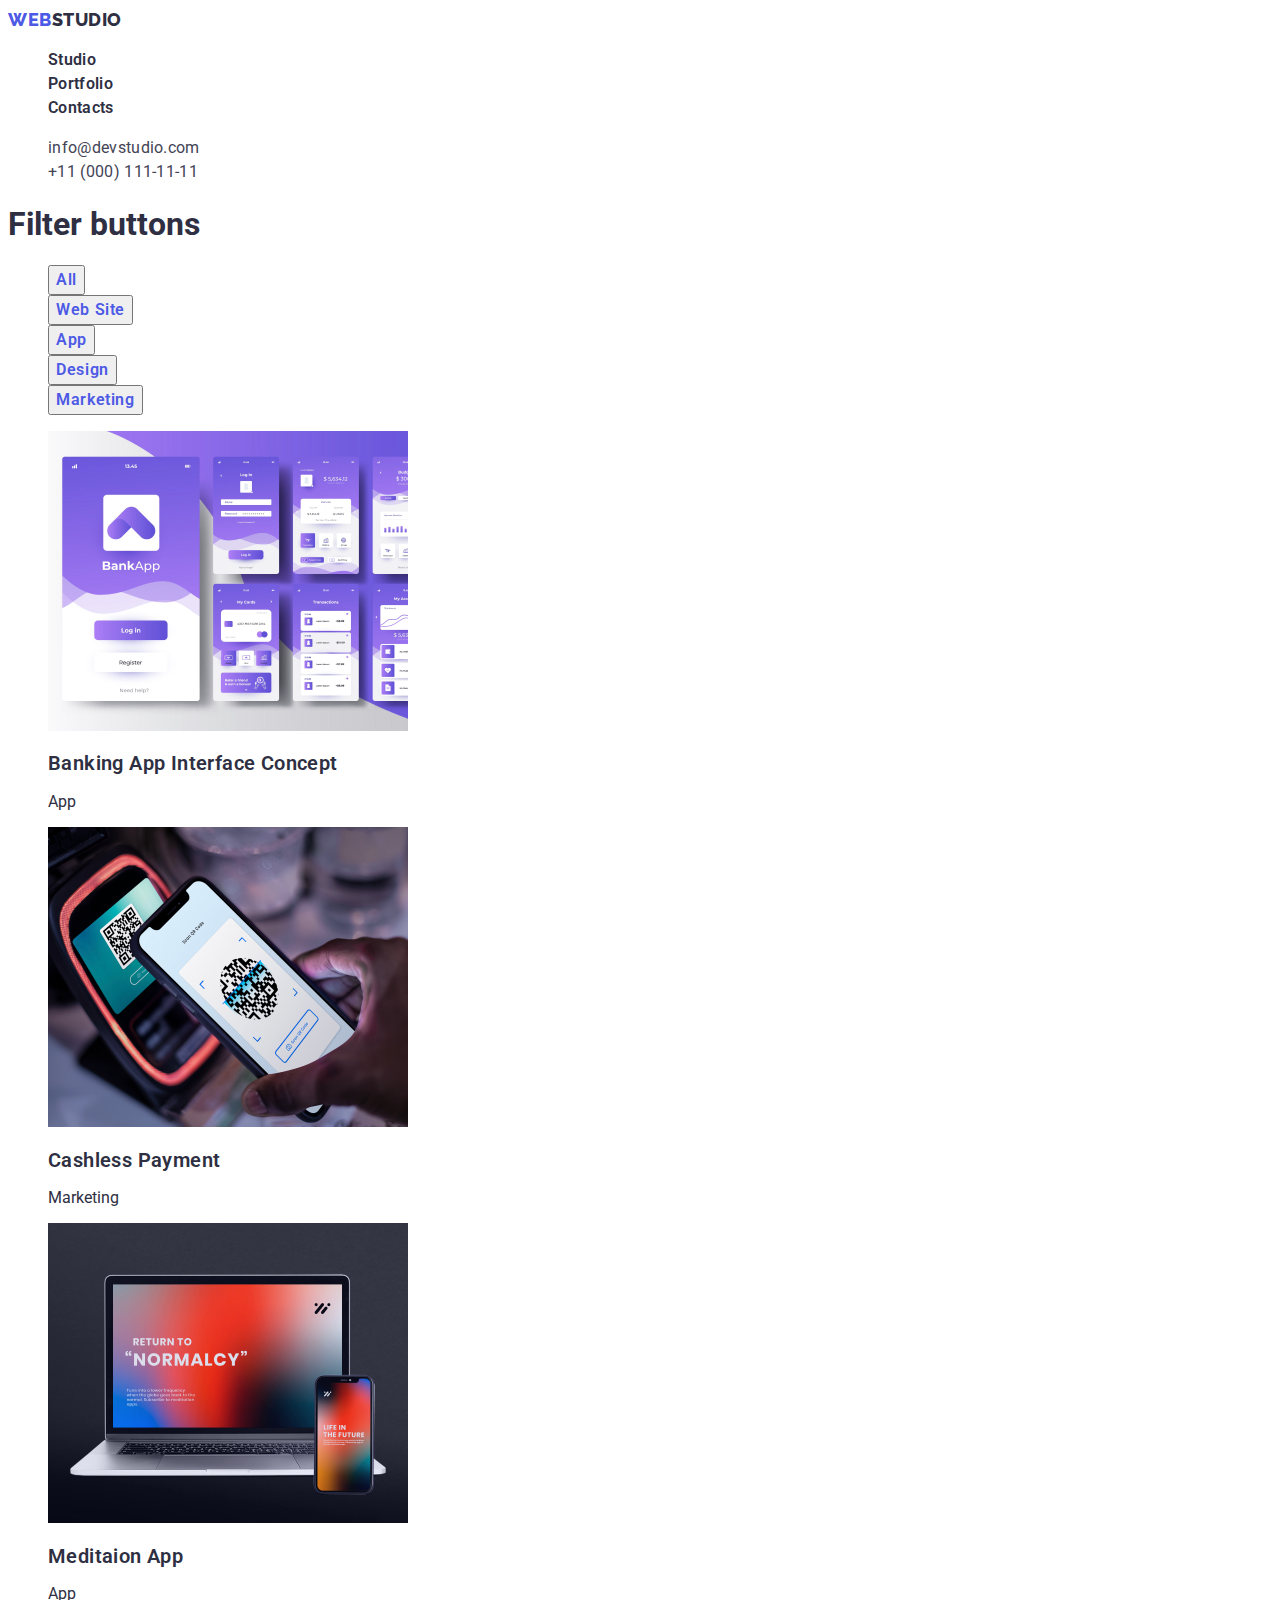
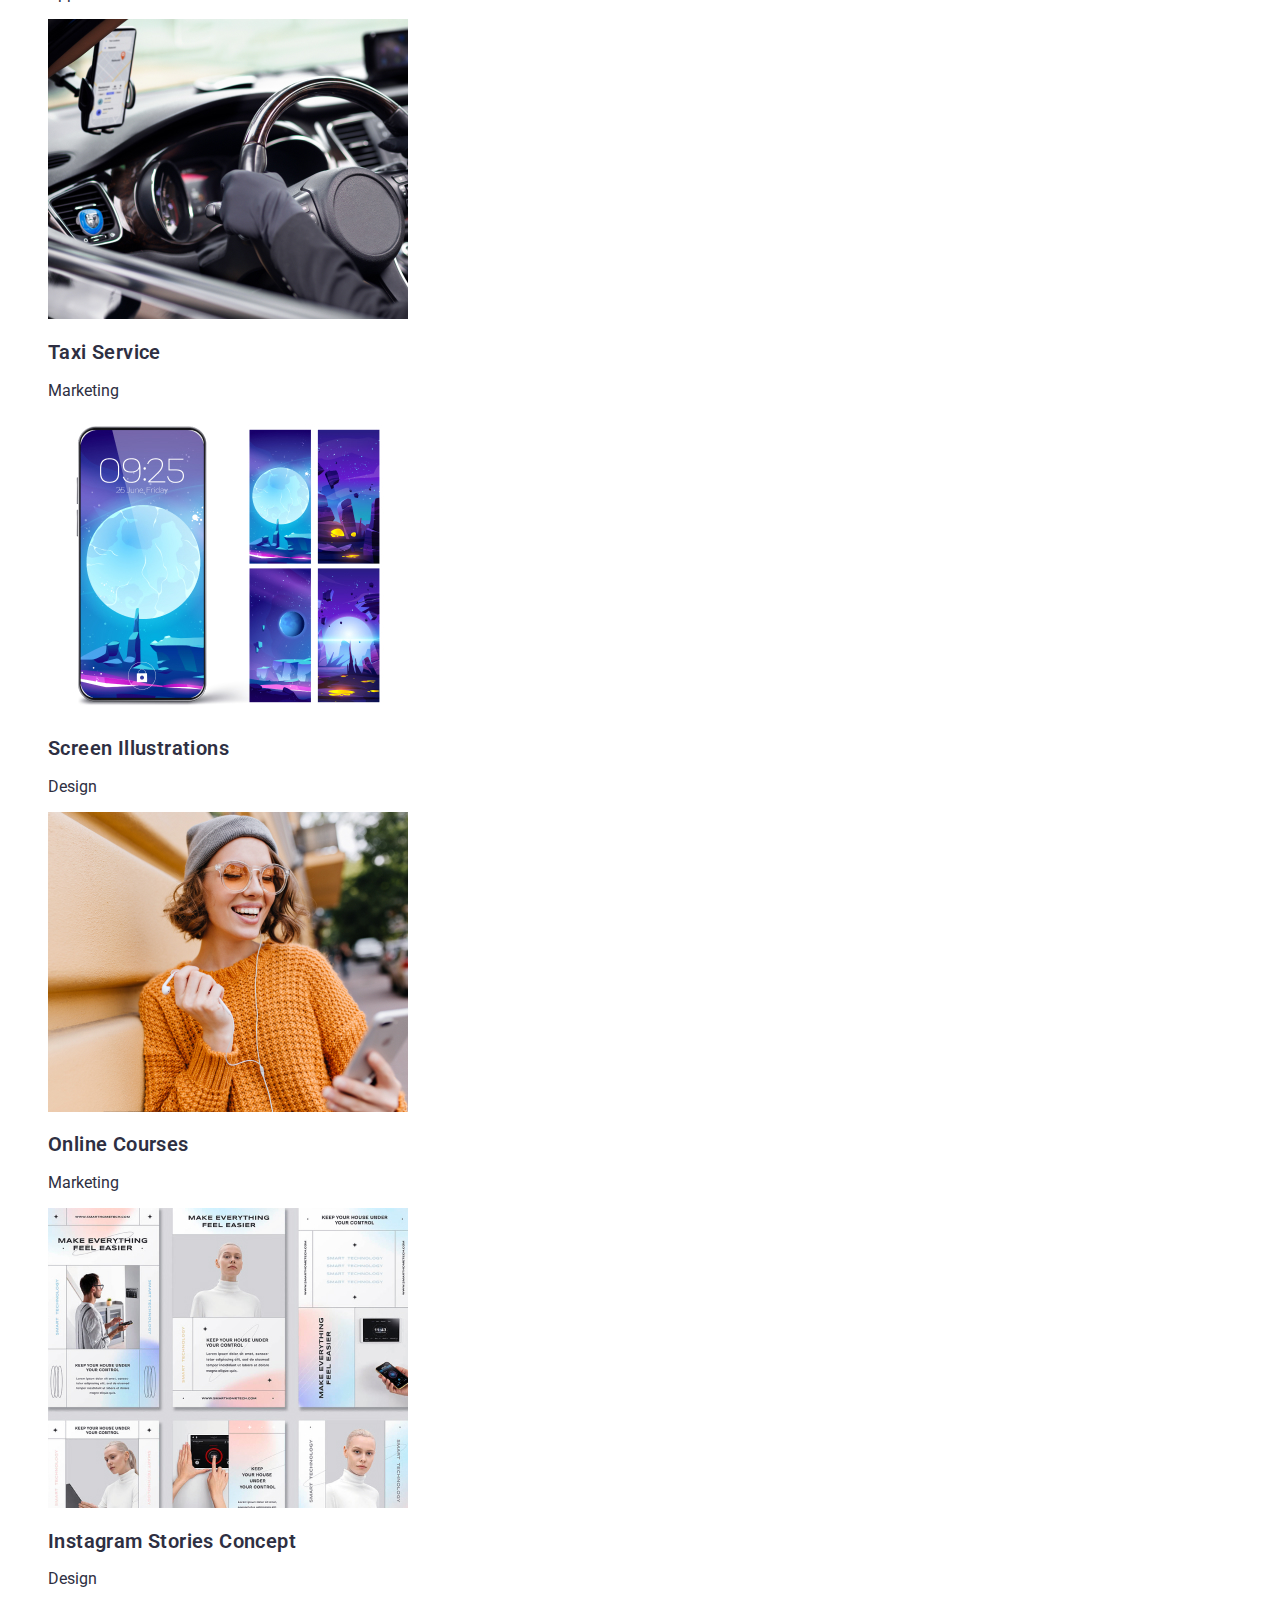
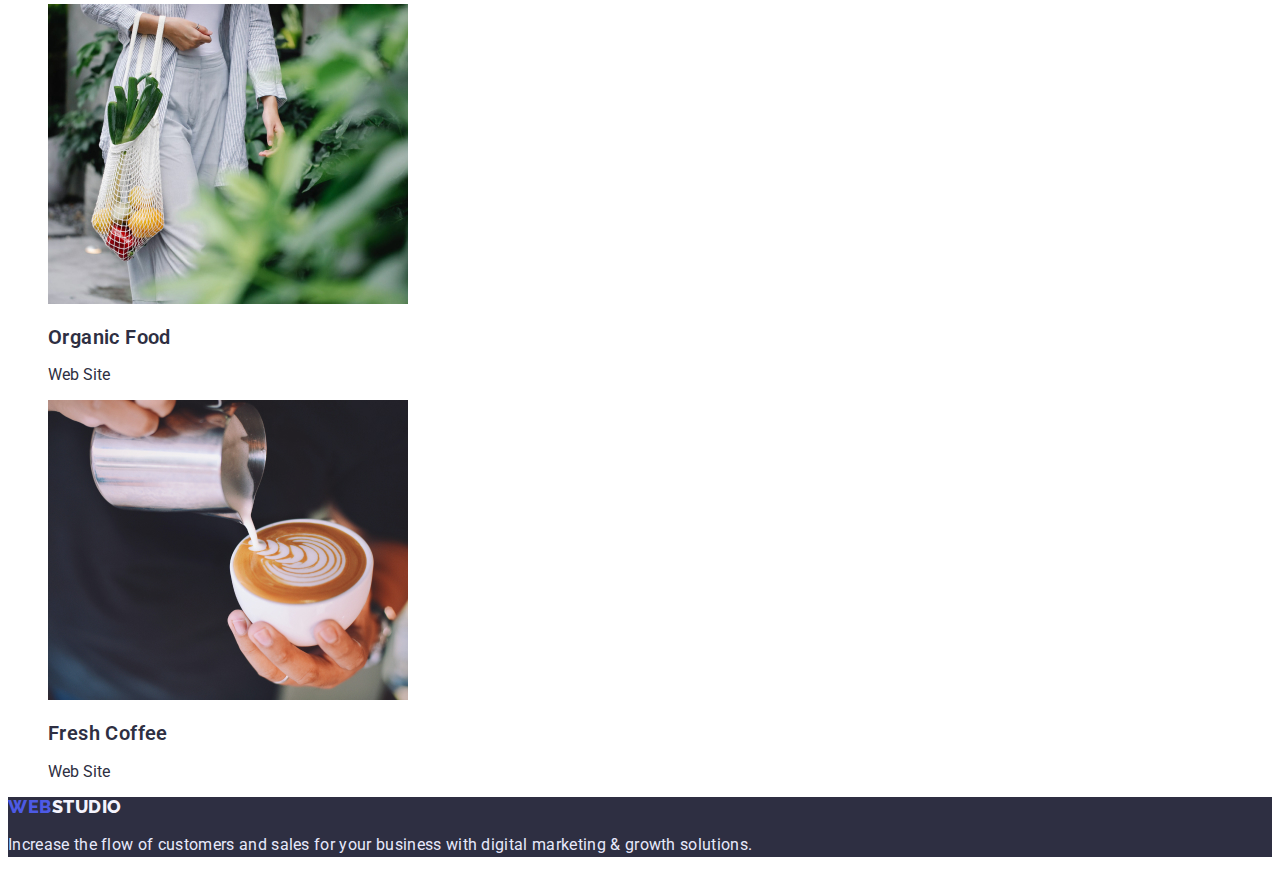
==== portfolio.html @ 1a20c208 "create new repositori" ====
<!DOCTYPE html>
<html lang="en">
<head>
    <meta charset="UTF-8">
    <meta http-equiv="X-UA-Compatible" content="IE=edge">
    <meta name="viewport" content="width=device-width, initial-scale=1.0">
    <link rel="preconnect" href="https://fonts.googleapis.com">
    <link rel="preconnect" href="https://fonts.gstatic.com" crossorigin>
    <link href="https://fonts.googleapis.com/css2?family=Raleway:wght@700&family=Roboto:wght@400;500;700;900&display=swap" rel="stylesheet">
    <link rel="stylesheet" href="CSS/styles.css">
    <title>Document</title>
</head>
<body>
    
    <!-- .Шапка -->
    <header class="header">
        <nav class="navigation">
            <a href=“/“ class="logo link">
                <span class="logo-web">Web</span>Studio
            </a>
            <ul class="menu list">
                <li><a href="./index.html" class="menu-link link">Studio</a></li>
                <li><a href="./portfolio.html" class="menu-link link">Portfolio</a></li>
                <li><a href="" class="menu-link link">Contacts</a></li>
            </ul>
        </nav>
        <ul>
            <li class="menu-contacts list">
                <a href="mailto:info@devstudio.com" class="contact link">info@devstudio.com</a>
            </li>
            <li class="menu-contacts list">
                <a href="tel:+110001111111" class="contact link">+11 (000) 111-11-11</a>
            </li>
        </ul>
    </header>
    <main>
        <!--Filters-->
        <section>
            <h1 class="filter-buttons">
                Filter buttons
            </h1>
            
            <ul class="filter-menu">
            <li class="filter-link list">
                <button type="button" class="filter-button">All</button></li>
            <li class="filter-link list">
                <button type="button" class="filter-button">Web Site</button></li>
            <li class="filter-link list">
                <button type="button" class="filter-button">App</button></li>
            <li class="filter-link list">
                <button type="button" class="filter-button">Design</button></li>
            <li class="filter-link list">
                <button type="button" class="filter-button">Marketing</button></li>
        </ul>
    
        <ul class="cards">
            <li class="cards-list list">
                <img src="./images/img(1).jpg" alt="Banking App" width="360" height="300">
                <h2 class="heading-three">Banking App Interface Concept</h2>
                <p class="text-card">App</p>
            </li>
            <li class="cards-list list">
                <img src="./images/img.jpg" alt="Cashless Payment" width="360" height="300">
                <h2 class="heading-three">Cashless Payment</h2>
                <p class="text-card">Marketing</p>
            </li>
            <li class="cards-list list">
                <img src="./images/img(3).jpg" alt="Meditaion App" width="360" height="300">
                <h2 class="heading-three">Meditaion App</h2>
                <p class="text-card">App</p>
            </li>
            <li class="cards-list list">
                <img src="./images/img(4).jpg" alt="Taxi Service" width="360" height="300">
                <h2 class="heading-three">Taxi Service</h2>
                <p class="text-card">Marketing</p>
            </li>
            <li class="cards-list list">
                <img src="./images/img(5).jpg" alt="Screen Illustrations" width="360" height="300">
                <h2 class="heading-three">Screen Illustrations</h2>
                <p class="text-card">Design</p>
            </li>
            <li class="cards-list list">
                <img src="./images/img(6).jpg" alt="Online Courses" width="360" height="300">
                <h2 class="heading-three">Online Courses</h2>
                <p class="text-card">Marketing</p>
            </li>
            <li class="cards-list list">
                <img src="./images/img(7).jpg" alt="Instagram Stories Concept" width="360" height="300">
                <h2 class="heading-three">Instagram Stories Concept</h2>
                <p class="text-card">Design</p>
            </li>
            <li class="cards-list list">
                <img src="./images/img(8).jpg" alt="Organic Food" width="360" height="300">
                <h2 class="heading-three">Organic Food</h2>
                <p class="text-card">Web Site</p>
            </li>
            <li class="cards-list list">
                <img src="./images/img(9).jpg" alt="Fresh Coffee" width="360" height="300">
                <h2 class="heading-three">Fresh Coffee</h2>
                <p class="text-card">Web Site</p>
            </li>
        </ul>
    </section>

    </main>

    <!--Футер-->
<footer class="Futer">
    <a href="./index.html" class="logo-futer link"><span class="logo-web">Web</span>Studio</a>
    <p class="futer-content">Increase the flow of customers and sales for your business with digital marketing & growth solutions.
    </p>
</footer>
</body>
</html>
---- CSS/styles.css ----
:root{
--main-text-color:#434455;
--dark-background-color:#2E2F42;
--light-background-color:#F4F4FD;
--active-status-color:#4D5AE5;
}

.list{
list-style: none;
}
.link{
text-decoration: none;
}

body{font-family:'Roboto', sans-serif;
color:#2E2F42;
}

/* COMPONENTS */

.heading-two{
font-weight: 600;
font-size: 36px;
line-height: 1.11;
text-align: center;
letter-spacing: 0.02em;
text-transform: capitalize;
color:var(--dark-background-color);
}

.heading-three{
font-weight: 600;
font-size: 20px;
line-height: 1.2;
letter-spacing: 0.02em;
color:var(--dark-background-color);
}

.content{
font-size: 16px;
line-height: 1.5;
letter-spacing: 0.02em;
color:var(--main-text-color);
}

/* !!!!!!!!BODY!!!!!!! */
.body{
font-family: 'Roboto', sans-serif;
color:#434455;
background-color: #FFFFFF;;
}

/* !!!!!!!!ШАПКА!!!!!!! */
.logo{
font-family: 'Raleway';
font-weight: 800;
font-size: 18px;
line-height: 1.33;
align-items: center;
letter-spacing: 0.03em;
text-transform: uppercase;
color: #2E2F42;
}

.logo-web{
color: #4D5AE5;
}

.menu-link{
font-weight: 600;
font-size: 16px;
line-height: 1.5;
letter-spacing: 0.02em;
color: #2E2F42;
}

.menu-link:hover,
.menu-link:focus{
color: #434455;
}
.menu-link:active{
color: #4D5AE5;
}

.contact{
font-size: 16px;
line-height: 1.5;
letter-spacing: 0.02em;
color: #434455;
}
.contact:hover,
.contact:focus{
color: #4D5AE5;
}

/* !!!!!!!!!HERO!!!!!!!!!!! */

.hero{
background: #2E2F42;
}

.title{
font-weight: 600;
font-size: 56px;
line-height: 1.071;
text-align: center;
letter-spacing: 0.02em;
color: #FFFFFF;
}
.button-hero{
font-family: 'Roboto';
font-weight: 600;
font-size: 16px;
line-height: 1.18;
align-items: center;
letter-spacing: 0.04em;
background: #4D5AE5;
color:#FFFFFF;
border-radius: 4px;
cursor:pointer;
}
.button-heror:hover,
.button-hero:focus{
background-color: #4D5AE5;
color: #FFFFFF;
}
.button-hero:active{
background-color:#404BBF;
color: #FFFFFF;
}

/* Projects */

/* Our Team */
.Our-Team{
background-color: #F4F4FD;;
}

/* !!!!!!!!!!Portfolio filter buttons!!!!!!!! */
.filter-button{
font-family: 'Roboto';
font-weight: 600;
font-size: 16px;
line-height: 1.5;
align-items: center;
text-align: center;
letter-spacing: 0.04em;
color: #4D5AE5;
cursor:pointer;
}

.filter-button:hover,
.filter-button:focus{
font-family: 'Roboto';
font-weight: 600;
font-size: 16px;
line-height: 1.5;
align-items: center;
text-align: center;
letter-spacing: 0.04em;
background: #4D5AE5;
color: #FFFFFF;
}

/* !!!!!!!!!!Portfolio Cards!!!!!!!! */
.cards{}

/* Futer */
.Futer{
background-color:#2E2F42
}

.futer-content{
font-size: 16px;
line-height: 1.5;
letter-spacing: 0.02em;
color: #E7E9FC;
}

.logo-futer{
font-family: 'Raleway';  
font-weight: 800;
font-size: 18px;
line-height: 1.16;
align-items: center;
letter-spacing: 0.03em;
text-transform: uppercase;
color: #F4F4FD;
}
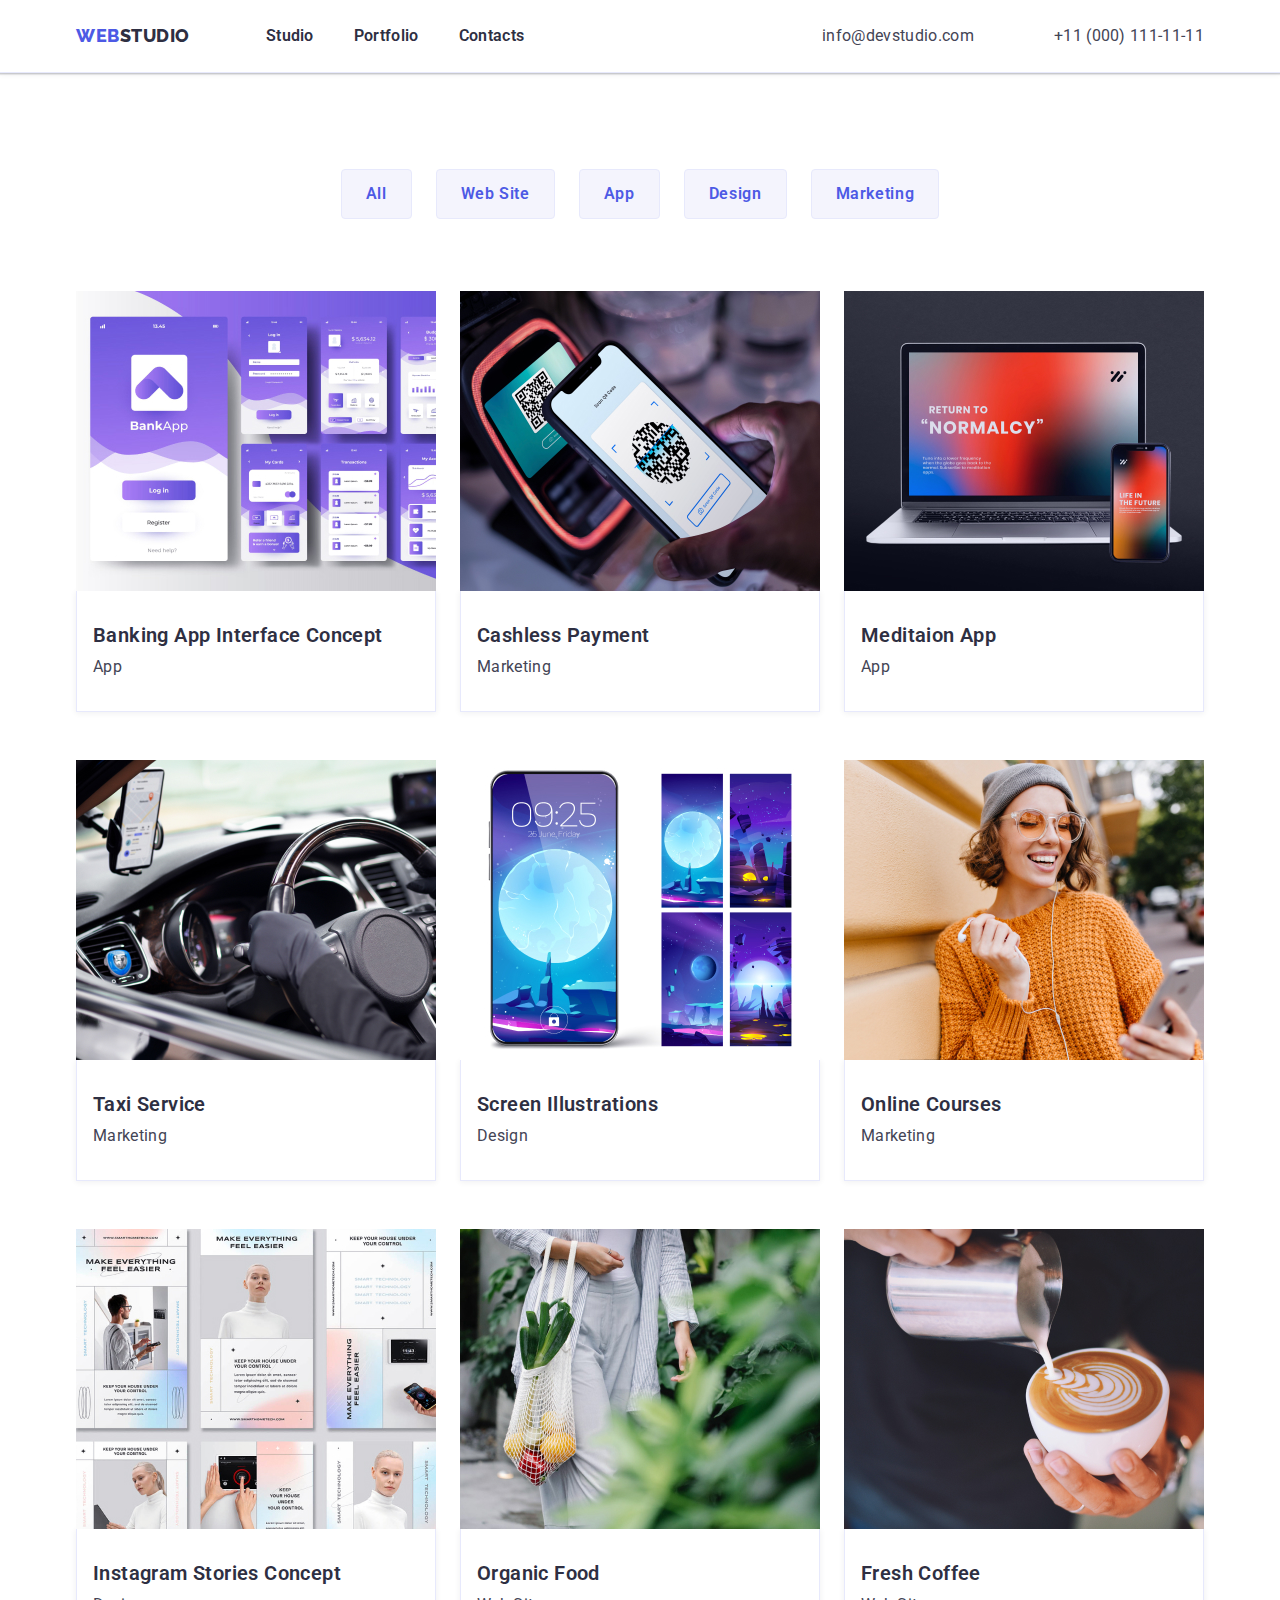
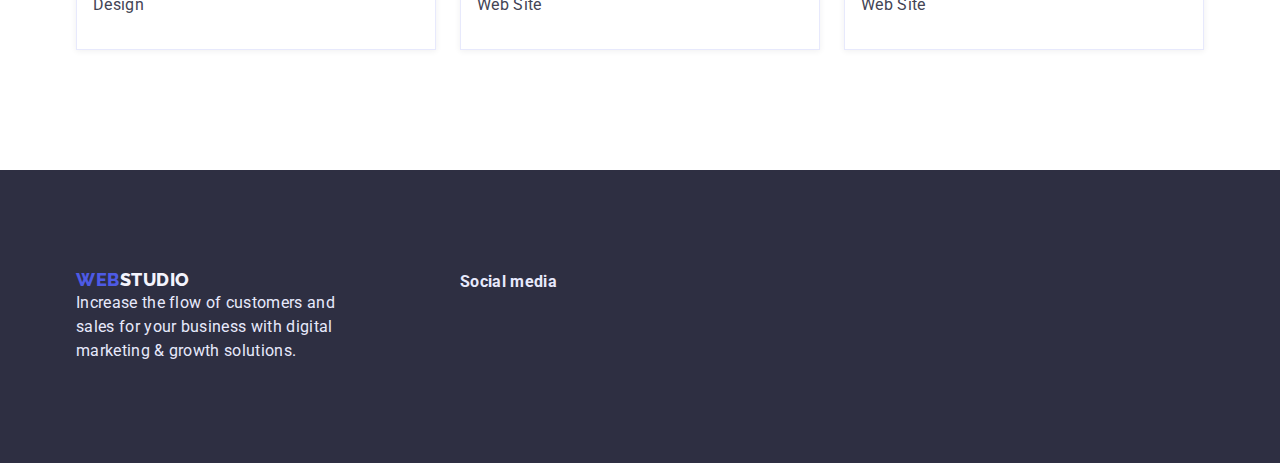
==== commit ee4ae610: "edited the cod" ====
--- a/portfolio.html
+++ b/portfolio.html
@@ -7,108 +7,197 @@
     <link rel="preconnect" href="https://fonts.googleapis.com">
     <link rel="preconnect" href="https://fonts.gstatic.com" crossorigin>
     <link href="https://fonts.googleapis.com/css2?family=Raleway:wght@700&family=Roboto:wght@400;500;700;900&display=swap" rel="stylesheet">
+    <link rel="stylesheet" href="https://cdn.jsdelivr.net/npm/modern-normalize@1.1.0/modern-normalize.min.css">
     <link rel="stylesheet" href="CSS/styles.css">
     <title>Document</title>
 </head>
 <body>
     
     <!-- .Шапка -->
-    <header class="header">
-        <nav class="navigation">
-            <a href=“/“ class="logo link">
-                <span class="logo-web">Web</span>Studio
-            </a>
-            <ul class="menu list">
-                <li><a href="./index.html" class="menu-link link">Studio</a></li>
-                <li><a href="./portfolio.html" class="menu-link link">Portfolio</a></li>
-                <li><a href="" class="menu-link link">Contacts</a></li>
+    <header class="header portfolio-header">
+        <div class="container header-container">
+            <nav class="navigation">
+                <a href=“/“ class="logo link">
+                    <span class="logo-web">Web</span>Studio
+                </a>
+                <ul class="menu-list">
+                    <li class="menu-item list"><a href="./index.html" class="menu-link link">Studio</a></li>
+                    <li class="menu-item list"><a href="./portfolio.html" class="menu-link link">Portfolio</a></li>
+                    <li class="menu-item list"><a href="" class="menu-link link">Contacts</a></li>
+                </ul>
+            </nav>
+            <ul class="header-contacts">
+                <li class="menu-item list">
+                    <a href="mailto:info@devstudio.com" class="contact link mailto">info@devstudio.com</a>
+                </li>
+                <li class="menu-item list">
+                    <a href="tel:+110001111111" class="contact link">+11 (000) 111-11-11</a>
+                </li>
             </ul>
-        </nav>
-        <ul>
-            <li class="menu-contacts list">
-                <a href="mailto:info@devstudio.com" class="contact link">info@devstudio.com</a>
-            </li>
-            <li class="menu-contacts list">
-                <a href="tel:+110001111111" class="contact link">+11 (000) 111-11-11</a>
-            </li>
-        </ul>
+        </div>
     </header>
     <main>
         <!--Filters-->
-        <section>
-            <h1 class="filter-buttons">
-                Filter buttons
-            </h1>
-            
-            <ul class="filter-menu">
-            <li class="filter-link list">
-                <button type="button" class="filter-button">All</button></li>
-            <li class="filter-link list">
-                <button type="button" class="filter-button">Web Site</button></li>
-            <li class="filter-link list">
-                <button type="button" class="filter-button">App</button></li>
-            <li class="filter-link list">
-                <button type="button" class="filter-button">Design</button></li>
-            <li class="filter-link list">
-                <button type="button" class="filter-button">Marketing</button></li>
-        </ul>
-    
-        <ul class="cards">
-            <li class="cards-list list">
-                <img src="./images/img(1).jpg" alt="Banking App" width="360" height="300">
-                <h2 class="heading-three">Banking App Interface Concept</h2>
-                <p class="text-card">App</p>
-            </li>
-            <li class="cards-list list">
-                <img src="./images/img.jpg" alt="Cashless Payment" width="360" height="300">
-                <h2 class="heading-three">Cashless Payment</h2>
-                <p class="text-card">Marketing</p>
-            </li>
-            <li class="cards-list list">
-                <img src="./images/img(3).jpg" alt="Meditaion App" width="360" height="300">
-                <h2 class="heading-three">Meditaion App</h2>
-                <p class="text-card">App</p>
-            </li>
-            <li class="cards-list list">
-                <img src="./images/img(4).jpg" alt="Taxi Service" width="360" height="300">
-                <h2 class="heading-three">Taxi Service</h2>
-                <p class="text-card">Marketing</p>
-            </li>
-            <li class="cards-list list">
-                <img src="./images/img(5).jpg" alt="Screen Illustrations" width="360" height="300">
-                <h2 class="heading-three">Screen Illustrations</h2>
-                <p class="text-card">Design</p>
-            </li>
-            <li class="cards-list list">
-                <img src="./images/img(6).jpg" alt="Online Courses" width="360" height="300">
-                <h2 class="heading-three">Online Courses</h2>
-                <p class="text-card">Marketing</p>
-            </li>
-            <li class="cards-list list">
-                <img src="./images/img(7).jpg" alt="Instagram Stories Concept" width="360" height="300">
-                <h2 class="heading-three">Instagram Stories Concept</h2>
-                <p class="text-card">Design</p>
-            </li>
-            <li class="cards-list list">
-                <img src="./images/img(8).jpg" alt="Organic Food" width="360" height="300">
-                <h2 class="heading-three">Organic Food</h2>
-                <p class="text-card">Web Site</p>
-            </li>
-            <li class="cards-list list">
-                <img src="./images/img(9).jpg" alt="Fresh Coffee" width="360" height="300">
-                <h2 class="heading-three">Fresh Coffee</h2>
-                <p class="text-card">Web Site</p>
-            </li>
-        </ul>
-    </section>
-
+        <section class="section portfolio-section">
+            <div class="container">
+                <h1 class="filter-buttons hidden-title">
+                    Filter buttons
+                </h1>
+                
+                <ul class="filter-menu">
+                    <li class="filter-link list">
+                        <button type="button" class="filter-button">All</button>
+                    </li>
+                    <li class="filter-link list">
+                        <button type="button" class="filter-button">Web Site</button>
+                    </li>
+                    <li class="filter-link list">
+                        <button type="button" class="filter-button">App</button>
+                    </li>
+                    <li class="filter-link list">
+                        <button type="button" class="filter-button">Design</button>
+                    </li>
+                    <li class="filter-link list">
+                        <button type="button" class="filter-button">Marketing</button>
+                    </li>
+                </ul>
+                
+                <ul class="cards">
+                    <li class="cards-list list">
+                        <article class="card">
+                            <div card-thumb>
+                            <img src="./images/img(1).jpg" alt="Banking App" width="360" height="300">
+                            </div>
+                            <div class="portfolio-cards">
+                                <h2 class="heading-three">Banking App Interface Concept</h2>
+                                <p class="content">App</p>
+                            </div>
+                        </article>
+                    </li>
+                    
+                    <li class="cards-list list">
+                        <article class="card">
+                            <div card-thumb>
+                                <img src="./images/img.jpg" alt="Cashless Payment" width="360" height="300">
+                            </div>
+                            <div class="portfolio-cards">
+                                <h2 class="heading-three">Cashless Payment</h2>
+                                <p class="content">Marketing</p>
+                            </div>
+                        </article>
+                    </li>
+                    
+                    <li class="cards-list list">
+                        <article class="card">
+                            <div>
+                                <img src="./images/img(3).jpg" alt="Meditaion App" width="360" height="300">
+                            </div>
+                            <div class="portfolio-cards">
+                                <h2 class="heading-three">Meditaion App</h2>
+                                <p class="content">App</p>
+                            </div>
+                        </article>
+                    </li>
+                    
+                    <li class="cards-list list">
+                        <article class="card">
+                            <div class="card-thumb">
+                                <img src="./images/img(4).jpg" alt="Taxi Service" width="360" height="300">
+                            </div>
+                            <div class="portfolio-cards">
+                                <h2 class="heading-three">Taxi Service</h2>
+                                <p class="content">Marketing</p>
+                            </div>
+                        </article>
+                    </li>
+                    
+                    <li class="cards-list list">
+                        <article class="card">
+                            <div class="card-thumb">
+                                <img src="./images/img(5).jpg" alt="Screen Illustrations" width="360" height="300">
+                            </div>
+                            <div class="portfolio-cards">
+                                <h2 class="heading-three">Screen Illustrations</h2>
+                                <p class="content">Design</p>
+                            </div>
+                        </article>
+                    </li>
+                    
+                    <li class="cards-list list">
+                        <article class="card">
+                            <div class="card-thumb">
+                                <img src="./images/img(6).jpg" alt="Online Courses" width="360" height="300">
+                            </div>
+                            <div class="portfolio-cards">
+                                <h2 class="heading-three">Online Courses</h2>
+                                <p class="content">Marketing</p>
+                            </div>
+                        </article>
+                        
+                    </li>
+                    
+                    <li class="cards-list list">
+                        <article class="card">
+                            <div class="card-thumb">
+                                <img src="./images/img(7).jpg" alt="Instagram Stories Concept" width="360" height="300">
+                            </div>
+                            <div class="portfolio-cards">
+                                <h2 class="heading-three">Instagram Stories Concept</h2>
+                                <p class="content">Design</p>
+                            </div>
+                        </article>
+                        
+                    </li>
+                    
+                    <li class="cards-list list">
+                        <article class="card">
+                            <div class="card-thumb">
+                                <img src="./images/img(8).jpg" alt="Organic Food" width="360" height="300">
+                            </div>
+                            <div class="portfolio-cards">
+                                <h2 class="heading-three">Organic Food</h2>
+                                <p class="content">Web Site</p>
+                            </div>
+                        </article>
+                    </li>
+                    
+                    <li class="cards-list list">
+                        <article class="card">
+                            <div class="card-thumb">
+                                <img src="./images/img(9).jpg" alt="Fresh Coffee" width="360" height="300">
+                            </div>
+                            <div class="portfolio-cards">
+                                <h2 class="heading-three">Fresh Coffee</h2>
+                                <p class="content">Web Site</p>
+                            </div>
+                        </article>
+                    </li>
+                </ul>
+            </div>
+        </section>
     </main>
 
     <!--Футер-->
 <footer class="Futer">
-    <a href="./index.html" class="logo-futer link"><span class="logo-web">Web</span>Studio</a>
-    <p class="futer-content">Increase the flow of customers and sales for your business with digital marketing & growth solutions.
-    </p>
+    <div class="container footer-container">
+        <div>
+            <a href="./index.html" class="logo-futer link"><span class="logo-web">Web</span>Studio</a>
+            <p class="futer-content">Increase the flow of customers and sales for your business with digital marketing &
+                growth
+                solutions.
+            </p>
+        </div>
+
+        <div>
+            <h3 class="footer-social">Social media</h3>
+            <ul class="social-links">
+                <li class="list"></li>
+                <li class="list"></li>
+                <li class="list"></li>
+                <li class="list"></li>
+            </ul>
+        </div>
+    </div>
 </footer>
 </body>
 </html>--- a/CSS/styles.css
+++ b/CSS/styles.css
@@ -3,6 +3,27 @@
 --dark-background-color:#2E2F42;
 --light-background-color:#F4F4FD;
 --active-status-color:#4D5AE5;
+--card-cet-gap:24px;
+}
+
+h1, h2, h3, p {
+margin-top: 0;
+margin-bottom: 0;
+}
+
+ul, ol {
+    margin-top: 0;
+    margin-bottom: 0;
+    padding-left: 0;
+}
+
+img {
+    display: block;
+    max-width: 100%;
+}
+
+button{
+    cursor: pointer;
 }
 
 .list{
@@ -14,6 +35,25 @@
 
 body{font-family:'Roboto', sans-serif;
 color:#2E2F42;
+}
+
+.container{
+    width: 1158px;
+    margin-left: auto;
+    margin-right: auto;
+    padding-left: 15px;
+    padding-right: 15px;
+}
+
+.section{
+    padding-top: 120px;
+    padding-bottom: 120px;
+}
+
+.img{
+    display: block;
+    max-width: 100%;
+    height: auto;
 }
 
 /* COMPONENTS */
@@ -26,6 +66,7 @@
 letter-spacing: 0.02em;
 text-transform: capitalize;
 color:var(--dark-background-color);
+margin-bottom: 72px;
 }
 
 .heading-three{
@@ -34,6 +75,7 @@
 line-height: 1.2;
 letter-spacing: 0.02em;
 color:var(--dark-background-color);
+margin-bottom: 8px;
 }
 
 .content{
@@ -51,6 +93,23 @@
 }
 
 /* !!!!!!!!ШАПКА!!!!!!! */
+
+.header{
+border-bottom: 1px solid #E7E9FC;
+box-shadow: 0px 2px 1px rgba(46, 47, 66, 0.08), 0px 1px 1px rgba(46, 47, 66, 0.16), 0px 1px 6px rgba(46, 47, 66, 0.08);
+}
+
+.header-container{
+    display: flex;
+    align-items: center;
+}
+.navigation{
+    display: flex;
+    align-items: center;
+    padding-top: 24px;
+    padding-bottom: 24px;
+}
+
 .logo{
 font-family: 'Raleway';
 font-weight: 800;
@@ -60,18 +119,37 @@
 letter-spacing: 0.03em;
 text-transform: uppercase;
 color: #2E2F42;
+
+margin-right: 76px;
 }
 
 .logo-web{
 color: #4D5AE5;
 }
 
+.menu-list{
+display: flex;
+align-items: center;
+}
+
+.header-contacts{
+display: flex;
+align-items: center;
+}
+
+.mailto{
+    margin-right: 40px;
+}
+
 .menu-link{
 font-weight: 600;
 font-size: 16px;
 line-height: 1.5;
 letter-spacing: 0.02em;
 color: #2E2F42;
+}
+.menu-item:not(:last-child){
+margin-right: 40px;
 }
 
 .menu-link:hover,
@@ -92,32 +170,58 @@
 .contact:focus{
 color: #4D5AE5;
 }
+.header-contacts{
+margin-left: auto;
+}
+
 
 /* !!!!!!!!!HERO!!!!!!!!!!! */
 
 .hero{
-background: #2E2F42;
-}
+background-color: #2E2F42;
+max-width: 1440px;
+background-image: linear-gradient(rgba(46, 47, 66, 0.7), rgba(46, 47, 66, 0.7)),url(../images/people-office.png);
+background-repeat: no-repeat;
+background-position: center;
+
+text-align: center;
+margin-left: auto;
+margin-right: auto;
+padding-top: 188px;
+padding-bottom: 188px;
+
+}
+
+
 
 .title{
-font-weight: 600;
+font-weight: 700;
 font-size: 56px;
-line-height: 1.071;
-text-align: center;
+line-height: 60px;
 letter-spacing: 0.02em;
 color: #FFFFFF;
-}
+max-width: 500px;
+margin: 0 auto;
+margin-bottom: 48px;
+}
+
 .button-hero{
 font-family: 'Roboto';
-font-weight: 600;
+font-weight: 500;
 font-size: 16px;
 line-height: 1.18;
-align-items: center;
 letter-spacing: 0.04em;
 background: #4D5AE5;
 color:#FFFFFF;
 border-radius: 4px;
-cursor:pointer;
+border-color: transparent;
+
+padding-top: 16px;
+padding-right: 30px;
+padding-bottom: 16px;
+padding-left: 30px;
+margin: 0 auto;
+display: block;
 }
 .button-heror:hover,
 .button-hero:focus{
@@ -129,14 +233,131 @@
 color: #FFFFFF;
 }
 
+
+/* Our-Features */
+
+.hidden-title{
+    position: absolute;
+    width: 1px;
+    height: 1px;
+    margin: -1px;
+    border: 0;
+    padding: 0;
+    white-space: nowrap;
+    clip-path: inset(100%);
+    clip: rect(0 0 0 0);
+    overflow: hidden;
+    }
+
+.Our-features-list{
+    display: flex;
+}
+
+.Our-features-list :not(:last-child){
+margin-right: 24px;
+}
+
+
+.features-icon{
+background-color: #F4F4FD;
+border-radius: 4px;
+    
+padding: 24px 102px;
+margin-bottom: 8px;
+width: 264px;
+height: 112px;
+}
+
+.studio-list{
+width: 264px;
+}
+
+
 /* Projects */
+
+.Projects{
+padding-top: 0px;
+}
+
+.Projects-list{
+display: flex;
+justify-content: space-between;
+flex-wrap: wrap;
+gap: 24px;
+}
 
 /* Our Team */
 .Our-Team{
+padding-bottom: 130px;
 background-color: #F4F4FD;;
 }
 
+.Our-Team-list{
+    display: flex;
+    flex-wrap: wrap;
+    gap: 24px;
+}
+
+.our-team-cards{
+    text-align: center;
+    padding-top: 32px;
+    padding-bottom: 32px;
+}
+
+.team-card-list{
+    display: flex;
+    justify-content: space-around;
+    gap: 24px;
+}
+
+/* Customers */
+.customers {
+margin-bottom: 72px;
+}
+
+.customers-logo-list{
+display: flex;
+gap: 24px;
+}
+
+.customers-link{
+border: 1px solid #8e8f99;
+border-radius: 4px;
+height: 88px;
+
+display: flex;
+justify-content: center;
+align-items: center;
+}
+
+.customers-link:hover,
+.customers-link:focus{
+    border: 1px solid #404BBF;
+    border-radius: 4px;
+}
+
+.customers-item{
+    width: 168px;
+}
+.customers-icon{
+    width: 104px;
+    height: 56px;
+}
+
+.customers-link:hover 
+.customers-icon{
+    fill: #404BBF;
+}
+
 /* !!!!!!!!!!Portfolio filter buttons!!!!!!!! */
+
+.filter-menu{
+    display: flex;
+    margin-bottom: 72px;
+    justify-content: center;
+    gap: 24px;
+}
+
 .filter-button{
 font-family: 'Roboto';
 font-weight: 600;
@@ -146,7 +367,11 @@
 text-align: center;
 letter-spacing: 0.04em;
 color: #4D5AE5;
-cursor:pointer;
+background-color: #F4F4FD;
+border: 1px solid #E7E9FC;
+border-radius: 4px;
+
+padding: 12px 24px;
 }
 
 .filter-button:hover,
@@ -163,22 +388,49 @@
 }
 
 /* !!!!!!!!!!Portfolio Cards!!!!!!!! */
-.cards{}
+
+.portfolio-section{
+padding-top: 96px;
+padding-bottom: 120px;
+}
+.cards{
+display: flex;
+flex-wrap: wrap;
+row-gap: 48px;
+column-gap: 24px;
+}
+
+.team-cards{
+background: #FFFFFF;
+box-shadow: 0px 1px 6px rgba(46, 47, 66, 0.08), 0px 1px 1px rgba(46, 47, 66, 0.16), 0px 2px 1px rgba(46, 47, 66, 0.08);
+border-radius: 0px 0px 4px 4px;
+}
+
+.portfolio-cards{
+padding-top: 32px;
+padding-bottom: 32px;
+padding-left: 16px;
+box-shadow: 0px 1px 6px rgba(46, 47, 66, 0.08);
+border: 1px solid #E7E9FC;
+border-top: none;
+}
 
 /* Futer */
 .Futer{
-background-color:#2E2F42
-}
-
-.futer-content{
-font-size: 16px;
-line-height: 1.5;
-letter-spacing: 0.02em;
-color: #E7E9FC;
-}
-
-.logo-futer{
-font-family: 'Raleway';  
+background-color:#2E2F42;
+
+padding-top: 100px;
+padding-bottom: 100px;
+
+}
+
+.footer-container{
+display: flex;
+gap: 120px;
+}
+
+.logo-futer {
+font-family: 'Raleway';
 font-weight: 800;
 font-size: 18px;
 line-height: 1.16;
@@ -186,4 +438,39 @@
 letter-spacing: 0.03em;
 text-transform: uppercase;
 color: #F4F4FD;
-}
+margin-bottom: 16px;
+}
+
+.futer-content{
+font-size: 16px;
+line-height: 24px;
+letter-spacing: 0.02em;
+font-size: 16px;
+line-height: 1.5;
+letter-spacing: 0.02em;
+color: #E7E9FC;
+width: 264px;
+}
+
+.social-links{
+display: flex;
+}
+
+.footer-social-media-link{
+display: flex;
+justify-content: center;
+align-items: center;
+
+height: 40px;
+border-radius: 50%;
+background-color: rgba(255, 255, 255, 0.1);
+} 
+
+.footer-social{
+font-size: 16px;
+line-height: 1.5;
+letter-spacing: 0.02em;
+color: #E7E9FC;
+
+margin-bottom: 16px;
+}
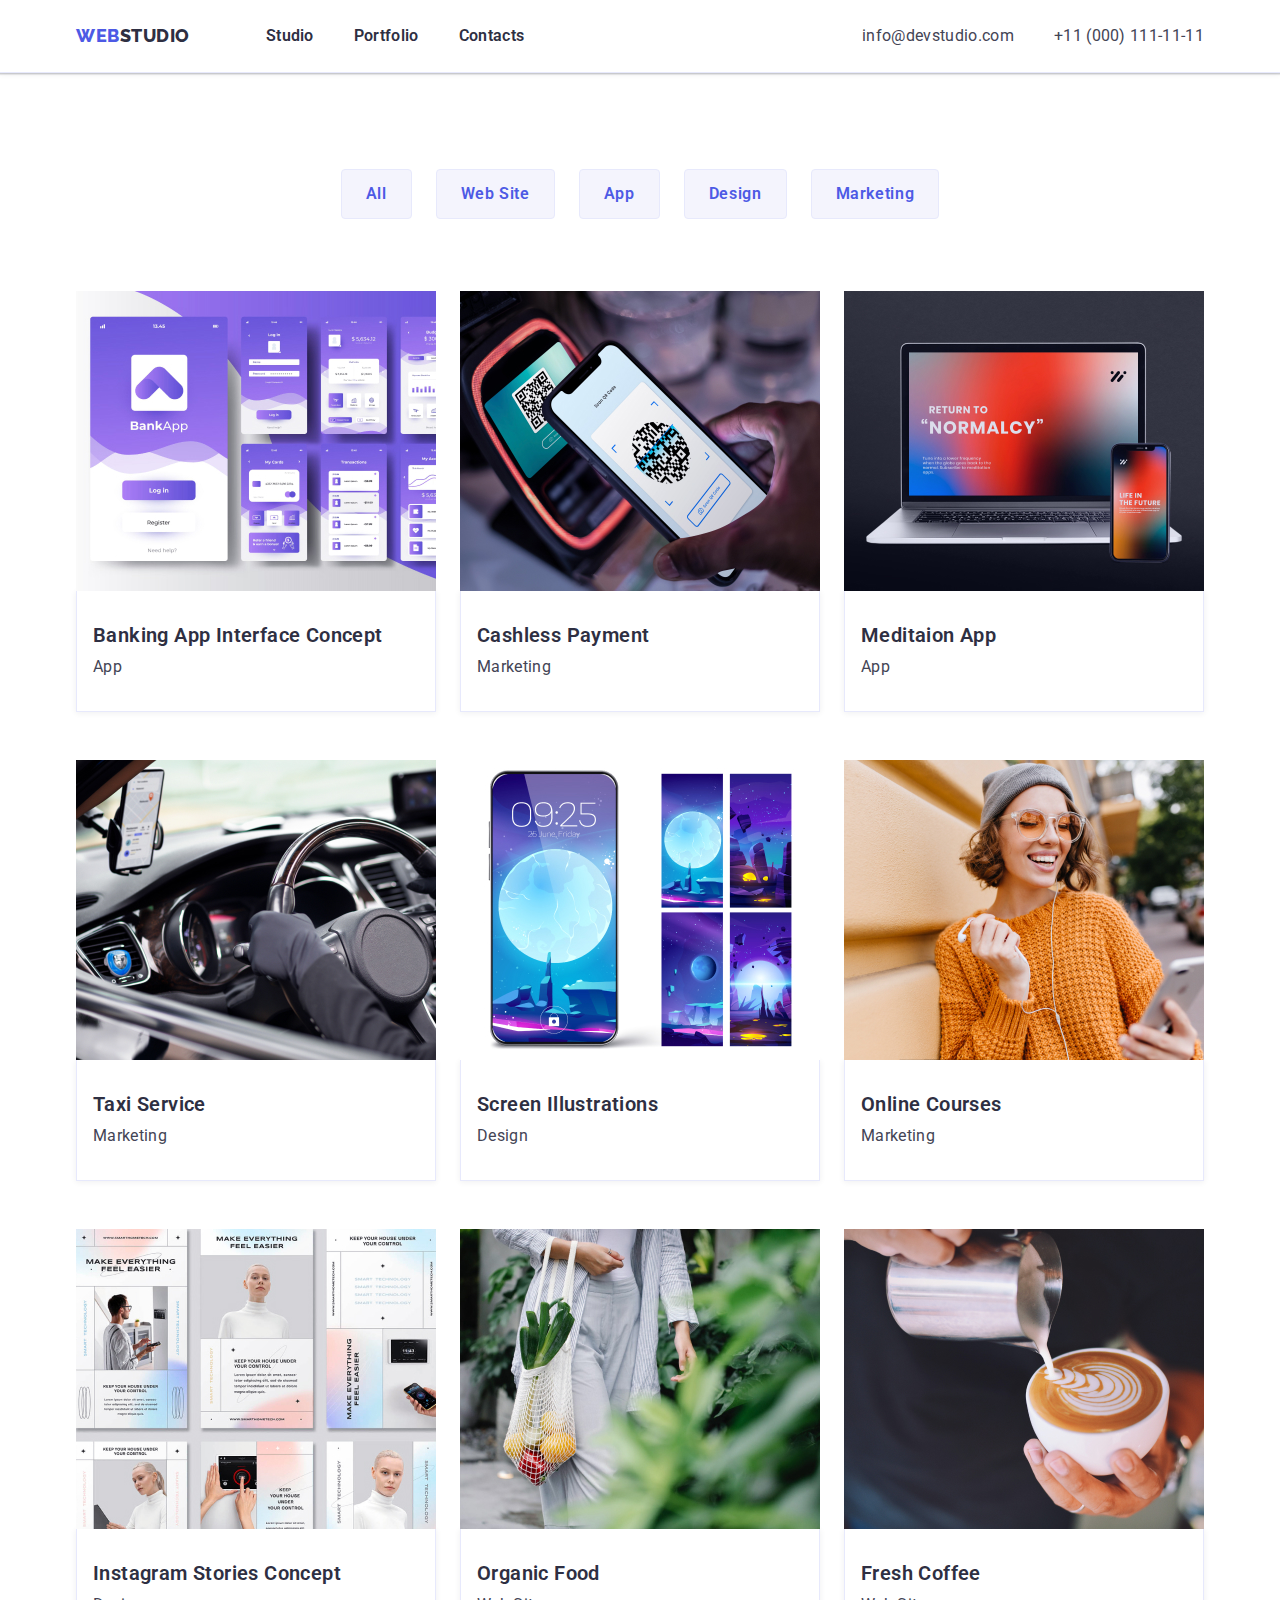
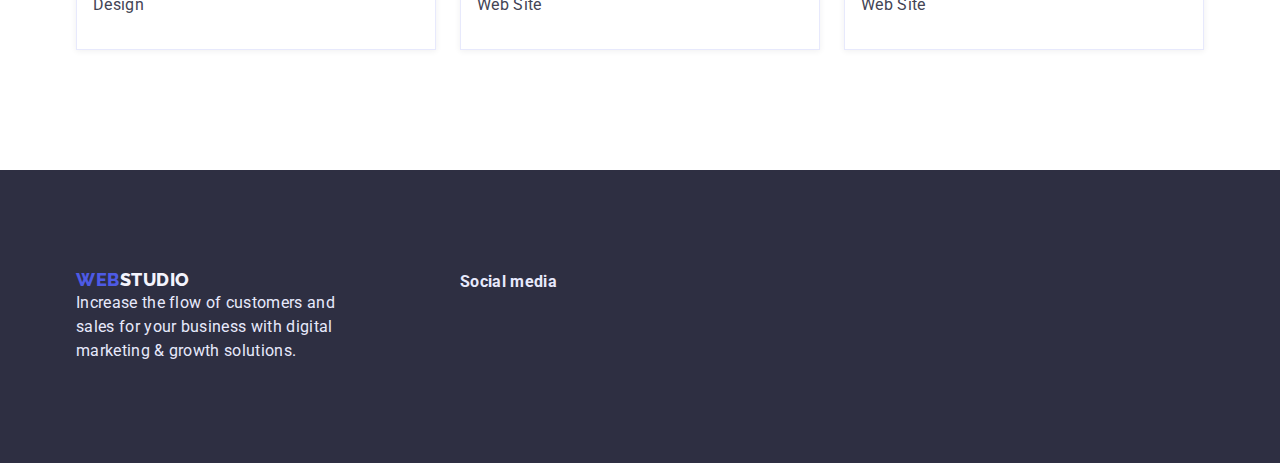
==== commit 2acfd406: "correct header" ====
--- a/portfolio.html
+++ b/portfolio.html
@@ -14,7 +14,7 @@
 <body>
     
     <!-- .Шапка -->
-    <header class="header portfolio-header">
+    <header class="header">
         <div class="container header-container">
             <nav class="navigation">
                 <a href=“/“ class="logo link">
@@ -28,7 +28,7 @@
             </nav>
             <ul class="header-contacts">
                 <li class="menu-item list">
-                    <a href="mailto:info@devstudio.com" class="contact link mailto">info@devstudio.com</a>
+                    <a href="mailto:info@devstudio.com" class="contact link">info@devstudio.com</a>
                 </li>
                 <li class="menu-item list">
                     <a href="tel:+110001111111" class="contact link">+11 (000) 111-11-11</a>
